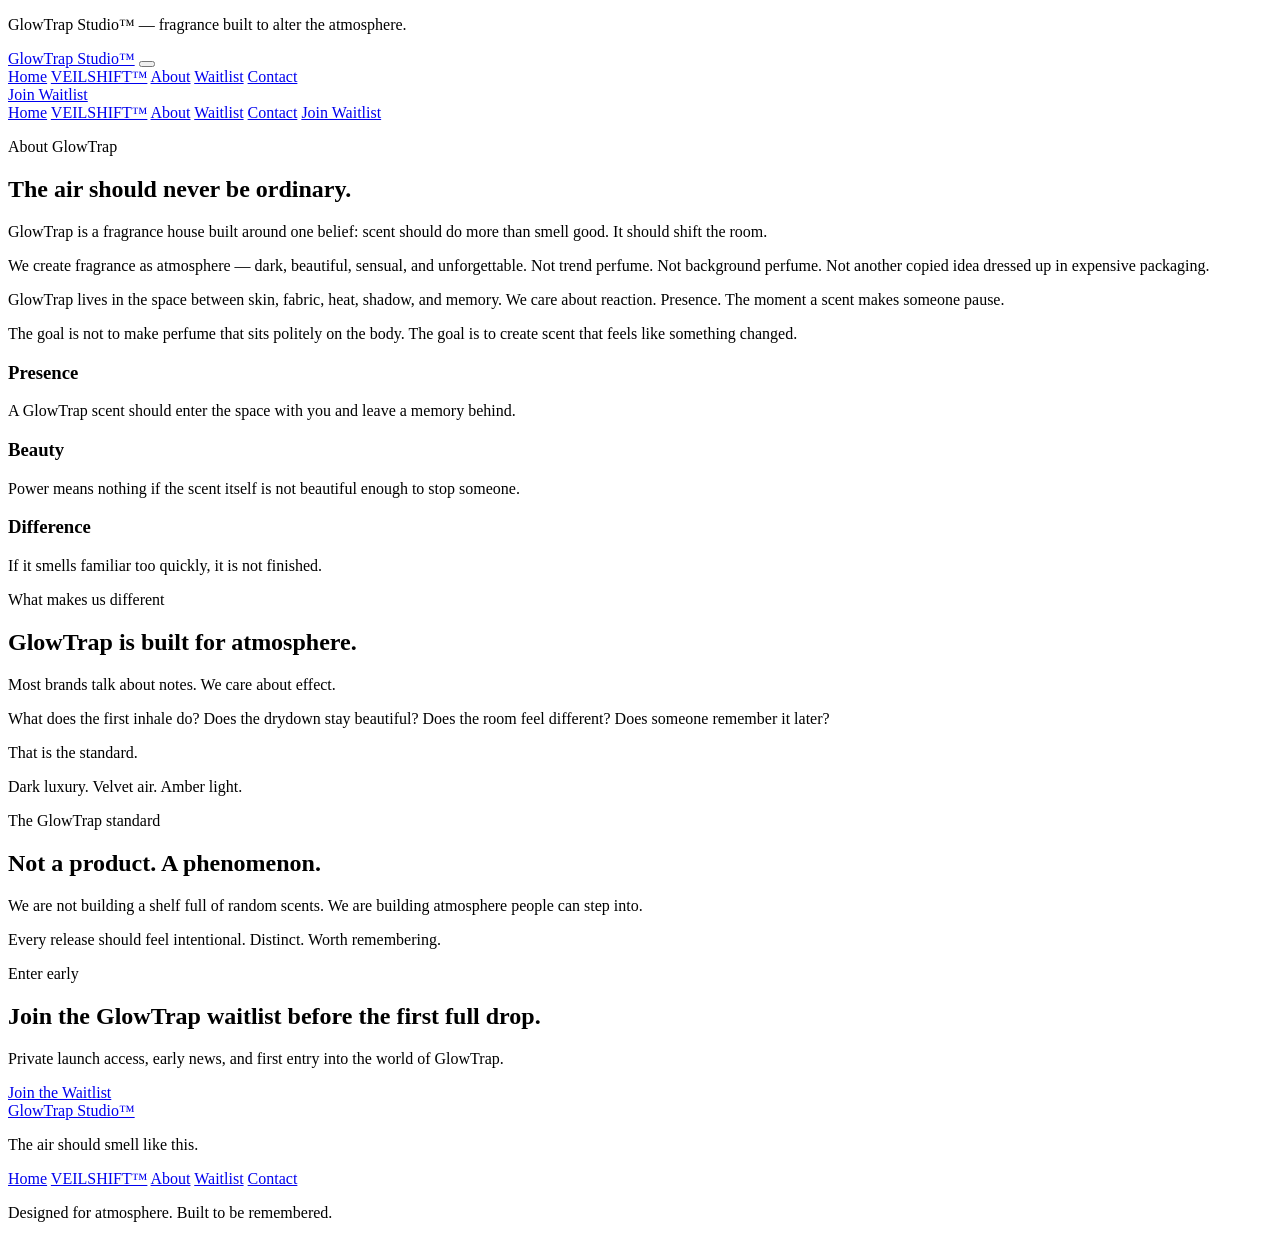
==== about.html @ 331dcda3 "Add files via upload" ====
<!DOCTYPE html>
<html lang="en">
<head>
  <meta charset="UTF-8" />
  <meta name="viewport" content="width=device-width, initial-scale=1.0" />
  <title>About GlowTrap Studio™</title>
  <meta
    name="description"
    content="GlowTrap Studio™ is a fragrance house built to create scent as atmosphere."
  />
  <link rel="preconnect" href="https://fonts.googleapis.com" />
  <link rel="preconnect" href="https://fonts.gstatic.com" crossorigin />
  <link
    href="https://fonts.googleapis.com/css2?family=Cormorant+Garamond:wght@400;500;600;700&family=Inter:wght@400;500;600;700&display=swap"
    rel="stylesheet"
  />
  <link rel="stylesheet" href="css/style.css" />
</head>
<body>
  <div class="announcement-bar">
    <p>GlowTrap Studio™ — fragrance built to alter the atmosphere.</p>
  </div>

  <header class="site-header">
    <div class="container nav-wrap">
      <a href="index.html" class="logo">GlowTrap Studio™</a>
      <button class="menu-toggle" type="button" aria-label="Open menu" aria-expanded="false" aria-controls="mobile-menu">
        <span></span><span></span><span></span>
      </button>
      <nav class="main-nav" aria-label="Main navigation">
        <a href="index.html">Home</a>
        <a href="veilshift.html">VEILSHIFT™</a>
        <a href="about.html">About</a>
        <a href="waitlist.html">Waitlist</a>
        <a href="contact.html">Contact</a>
      </nav>
      <a href="waitlist.html" class="nav-cta">Join Waitlist</a>
    </div>
  </header>

  <div class="mobile-menu" id="mobile-menu">
    <nav class="mobile-menu-nav" aria-label="Mobile navigation">
      <a href="index.html">Home</a>
      <a href="veilshift.html">VEILSHIFT™</a>
      <a href="about.html">About</a>
      <a href="waitlist.html">Waitlist</a>
      <a href="contact.html">Contact</a>
      <a href="waitlist.html" class="mobile-menu-cta">Join Waitlist</a>
    </nav>
  </div>

  <main>
    <section class="section page-hero">
      <div class="container narrow">
        <p class="eyebrow">About GlowTrap</p>
        <h1 class="page-title">The air should never be ordinary.</h1>
        <p class="page-intro">
          GlowTrap is a fragrance house built around one belief:
          scent should do more than smell good. It should shift the room.
        </p>
      </div>
    </section>

    <section class="section">
      <div class="container narrow">
        <div class="long-copy">
          <p>
            We create fragrance as atmosphere — dark, beautiful, sensual, and unforgettable.
            Not trend perfume. Not background perfume. Not another copied idea dressed up in expensive packaging.
          </p>
          <p>
            GlowTrap lives in the space between skin, fabric, heat, shadow, and memory.
            We care about reaction. Presence. The moment a scent makes someone pause.
          </p>
          <p>
            The goal is not to make perfume that sits politely on the body. The goal is to create scent that feels like
            something changed.
          </p>
        </div>
      </div>
    </section>

    <section class="section philosophy">
      <div class="container grid-three">
        <div class="philosophy-card">
          <h3>Presence</h3>
          <p>
            A GlowTrap scent should enter the space with you and leave a memory behind.
          </p>
        </div>

        <div class="philosophy-card">
          <h3>Beauty</h3>
          <p>
            Power means nothing if the scent itself is not beautiful enough to stop someone.
          </p>
        </div>

        <div class="philosophy-card">
          <h3>Difference</h3>
          <p>
            If it smells familiar too quickly, it is not finished.
          </p>
        </div>
      </div>
    </section>

    <section class="section featured-product">
      <div class="container grid-two">
        <div class="content-card">
          <p class="eyebrow">What makes us different</p>
          <h2>GlowTrap is built for atmosphere.</h2>
          <p>
            Most brands talk about notes. We care about effect.
          </p>
          <p>
            What does the first inhale do?  
            Does the drydown stay beautiful?  
            Does the room feel different?  
            Does someone remember it later?
          </p>
          <p>
            That is the standard.
          </p>
        </div>

        <div class="image-card about-visual">
          <div class="image-label">Dark luxury. Velvet air. Amber light.</div>
        </div>
      </div>
    </section>

    <section class="section emotional-hook">
      <div class="container narrow">
        <p class="eyebrow">The GlowTrap standard</p>
        <h2>Not a product. A phenomenon.</h2>
        <p>
          We are not building a shelf full of random scents. We are building atmosphere people can step into.
        </p>
        <p>
          Every release should feel intentional. Distinct. Worth remembering.
        </p>
      </div>
    </section>

    <section class="section waitlist-cta">
      <div class="container cta-box">
        <div>
          <p class="eyebrow">Enter early</p>
          <h2>Join the GlowTrap waitlist before the first full drop.</h2>
          <p>
            Private launch access, early news, and first entry into the world of GlowTrap.
          </p>
        </div>
        <a href="waitlist.html" class="btn btn-primary">Join the Waitlist</a>
      </div>
    </section>
  </main>

  <footer class="site-footer">
    <div class="container footer-grid">
      <div>
        <a href="index.html" class="footer-logo">GlowTrap Studio™</a>
        <p class="footer-tagline">The air should smell like this.</p>
      </div>

      <div class="footer-links">
        <a href="index.html">Home</a>
        <a href="veilshift.html">VEILSHIFT™</a>
        <a href="about.html">About</a>
        <a href="waitlist.html">Waitlist</a>
        <a href="contact.html">Contact</a>
      </div>
    </div>

    <div class="container footer-bottom">
      <p>Designed for atmosphere. Built to be remembered.</p>
    </div>
  </footer>
  <script src="js/main.js"></script>
</body>
</html>
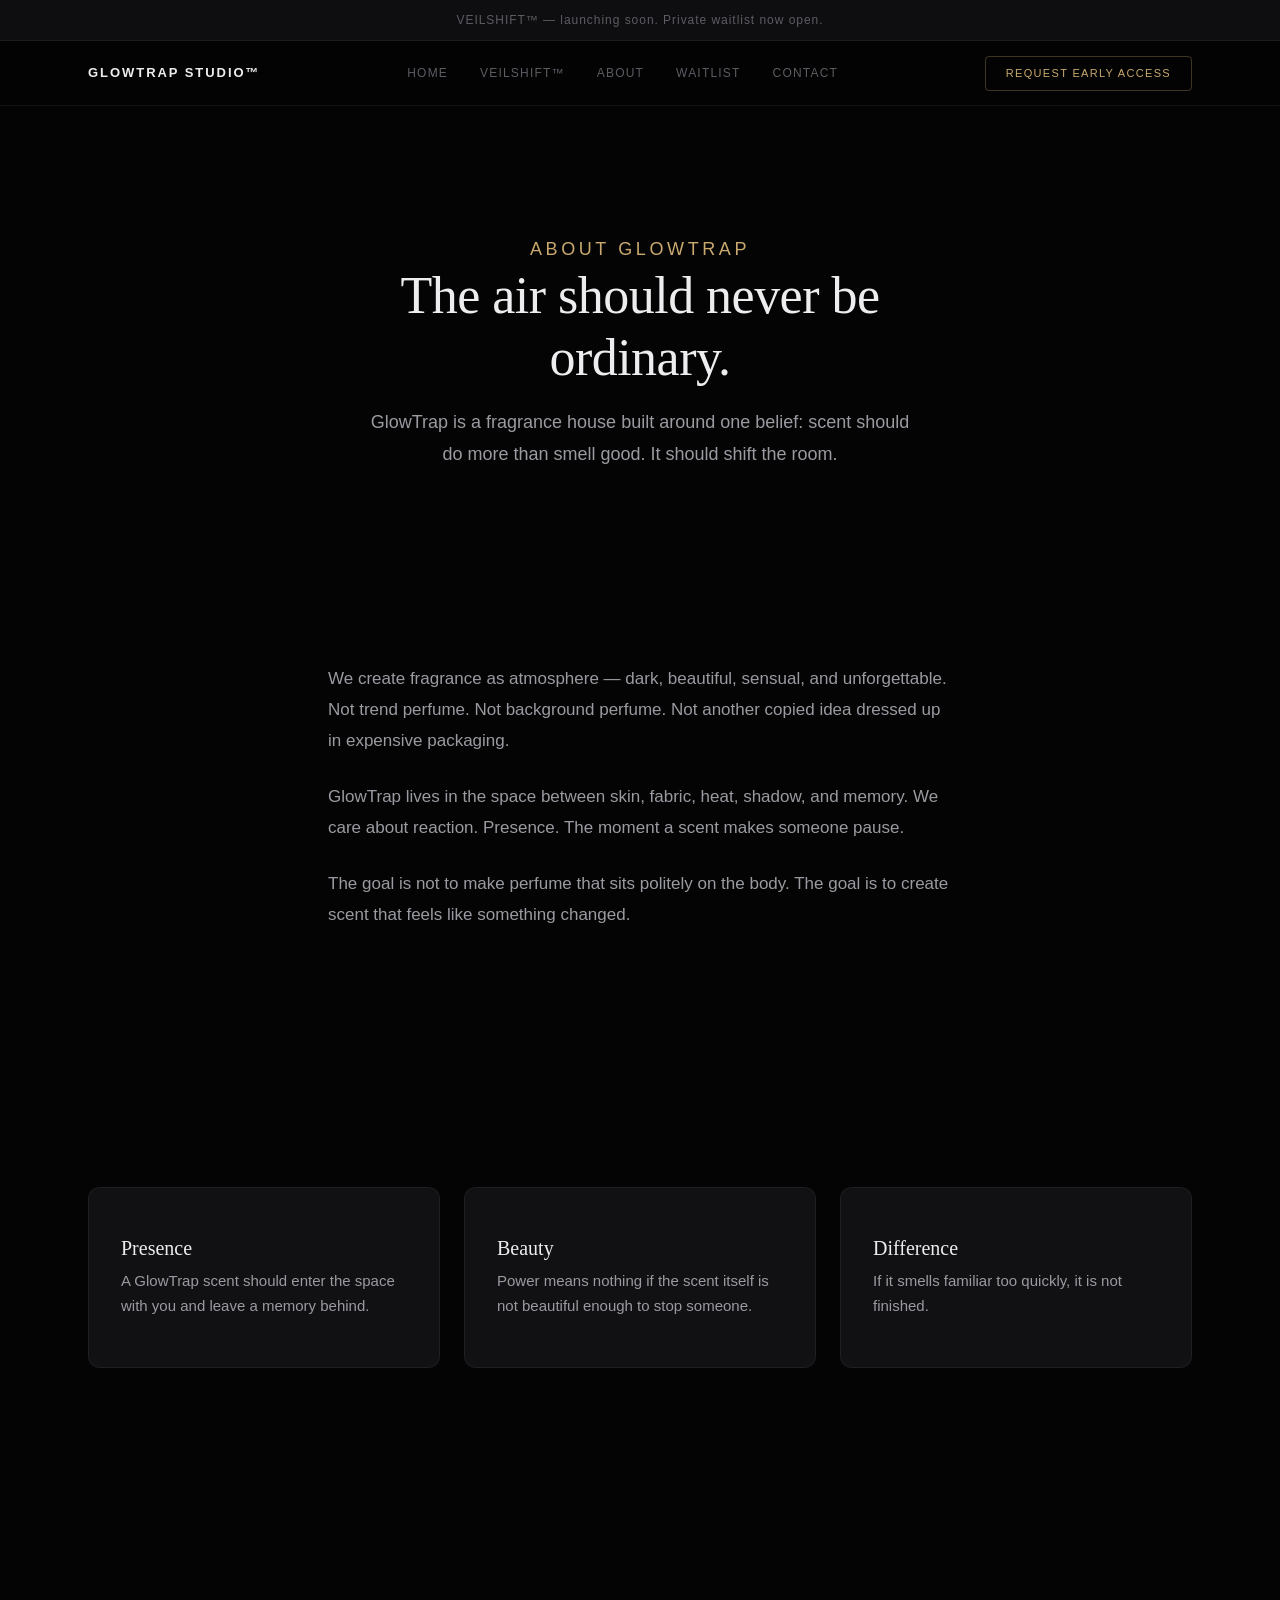
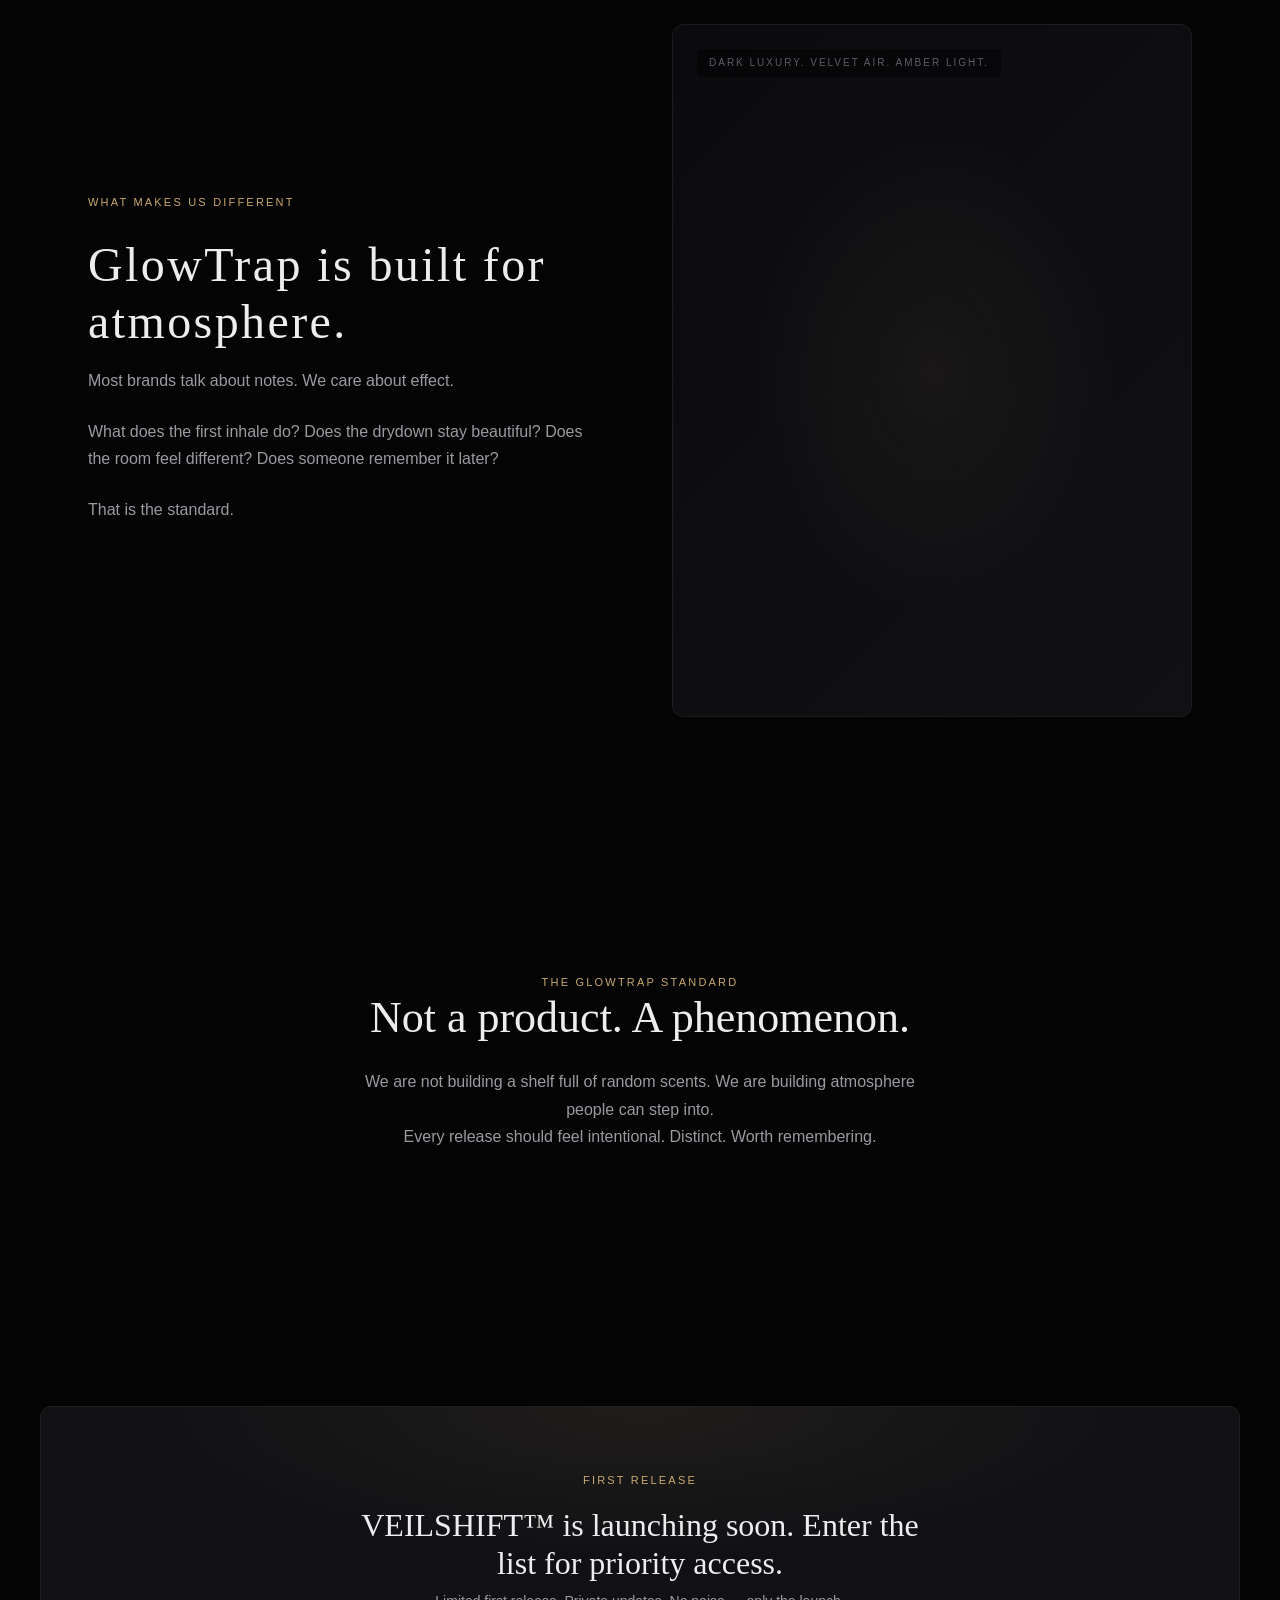
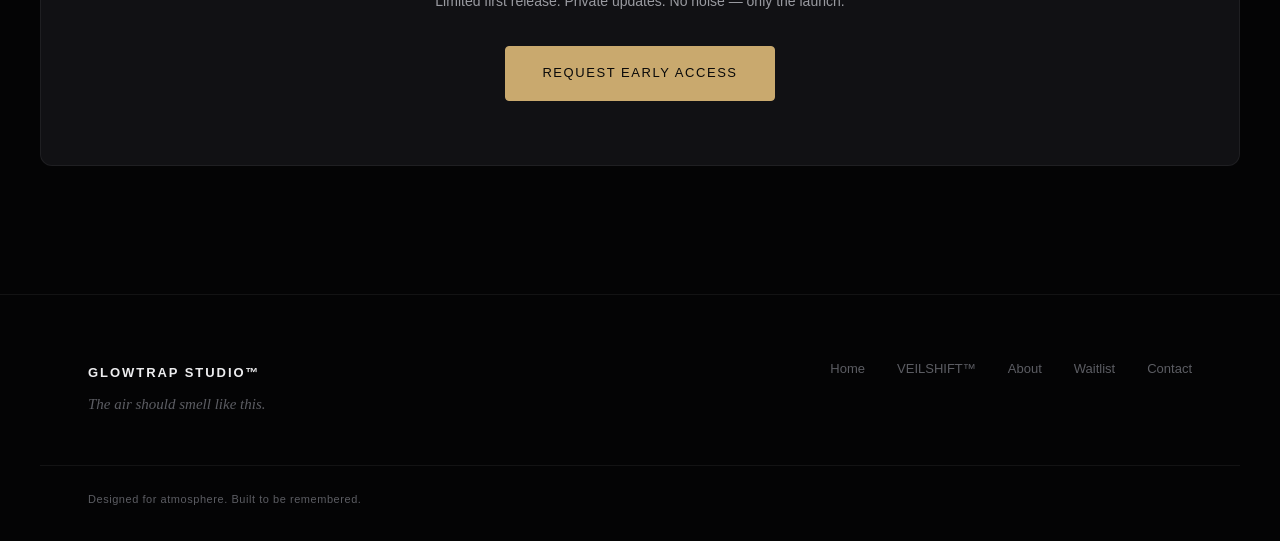
==== commit da46e7e1: "Update site to clear pre-launch waitlist mode - Remove $345 price from VEILSHIFT page (no checkout f" ====
--- a/about.html
+++ b/about.html
@@ -18,7 +18,7 @@
 </head>
 <body>
   <div class="announcement-bar">
-    <p>GlowTrap Studio™ — fragrance built to alter the atmosphere.</p>
+    <p>VEILSHIFT™ — launching soon. Private waitlist now open.</p>
   </div>
 
   <header class="site-header">
@@ -34,7 +34,7 @@
         <a href="waitlist.html">Waitlist</a>
         <a href="contact.html">Contact</a>
       </nav>
-      <a href="waitlist.html" class="nav-cta">Join Waitlist</a>
+      <a href="waitlist.html" class="nav-cta">Request Early Access</a>
     </div>
   </header>
 
@@ -45,7 +45,7 @@
       <a href="about.html">About</a>
       <a href="waitlist.html">Waitlist</a>
       <a href="contact.html">Contact</a>
-      <a href="waitlist.html" class="mobile-menu-cta">Join Waitlist</a>
+      <a href="waitlist.html" class="mobile-menu-cta">Request Early Access</a>
     </nav>
   </div>
 
@@ -146,13 +146,13 @@
     <section class="section waitlist-cta">
       <div class="container cta-box">
         <div>
-          <p class="eyebrow">Enter early</p>
-          <h2>Join the GlowTrap waitlist before the first full drop.</h2>
+          <p class="eyebrow">First release</p>
+          <h2>VEILSHIFT™ is launching soon. Enter the list for priority access.</h2>
           <p>
-            Private launch access, early news, and first entry into the world of GlowTrap.
+            Limited first release. Private updates. No noise — only the launch.
           </p>
         </div>
-        <a href="waitlist.html" class="btn btn-primary">Join the Waitlist</a>
+        <a href="waitlist.html" class="btn btn-primary">Request Early Access</a>
       </div>
     </section>
   </main>
--- a/css/style.css
+++ b/css/style.css
@@ -0,0 +1,1527 @@
+/* ========================================================================
+   GlowTrap Studio — VEILSHIFT Landing Page
+   Dark luxury cinematic design system
+   ======================================================================== */
+
+/* --- Design Tokens --- */
+:root {
+  /* Surfaces */
+  --bg-deep: #040405;
+  --bg-base: #070708;
+  --bg-elevated: #0e0e10;
+  --bg-card: #111114;
+  --bg-card-hover: #16161a;
+
+  /* Brand accent — warm gold */
+  --accent: #c9a96e;
+  --accent-dim: rgba(201, 169, 110, 0.15);
+  --accent-glow: rgba(201, 169, 110, 0.08);
+
+  /* Text */
+  --text-primary: #ededef;
+  --text-secondary: #9a9ba1;
+  --text-muted: #5c5d63;
+
+  /* Borders */
+  --border: rgba(255, 255, 255, 0.06);
+  --border-hover: rgba(255, 255, 255, 0.1);
+
+  /* Typography */
+  --font-heading: "Cormorant Garamond", "Georgia", serif;
+  --font-body: "Inter", -apple-system, "Segoe UI", sans-serif;
+
+  /* Spacing scale (8px base) */
+  --space-xs: 0.5rem;
+  --space-sm: 1rem;
+  --space-md: 1.5rem;
+  --space-lg: 2rem;
+  --space-xl: 3rem;
+  --space-2xl: 4rem;
+  --space-3xl: 6rem;
+  --space-4xl: 8rem;
+
+  /* Radii */
+  --radius-sm: 4px;
+  --radius-md: 8px;
+  --radius-lg: 12px;
+
+  /* Transitions */
+  --ease-out: cubic-bezier(0.16, 1, 0.3, 1);
+  --duration-fast: 200ms;
+  --duration-mid: 350ms;
+  --duration-slow: 600ms;
+
+  /* Layout */
+  --container-max: 1200px;
+  --container-narrow: 720px;
+}
+
+/* --- Reset & Base --- */
+*,
+*::before,
+*::after {
+  margin: 0;
+  padding: 0;
+  box-sizing: border-box;
+}
+
+html {
+  font-size: 16px;
+  scroll-behavior: smooth;
+  -webkit-font-smoothing: antialiased;
+  -moz-osx-font-smoothing: grayscale;
+}
+
+body {
+  font-family: var(--font-body);
+  background: var(--bg-deep);
+  color: var(--text-primary);
+  line-height: 1.6;
+  overflow-x: hidden;
+}
+
+img {
+  max-width: 100%;
+  height: auto;
+  display: block;
+}
+
+a {
+  color: inherit;
+  text-decoration: none;
+}
+
+button {
+  font: inherit;
+  color: inherit;
+  background: none;
+  border: none;
+  cursor: pointer;
+}
+
+/* --- Utilities --- */
+.container {
+  width: 100%;
+  max-width: var(--container-max);
+  margin: 0 auto;
+  padding-left: var(--space-md);
+  padding-right: var(--space-md);
+}
+
+.narrow {
+  max-width: var(--container-narrow);
+}
+
+.section {
+  padding: var(--space-3xl) 0;
+}
+
+.eyebrow {
+  font-family: var(--font-body);
+  font-size: 0.6875rem;
+  font-weight: 500;
+  letter-spacing: 0.2em;
+  text-transform: uppercase;
+  color: var(--accent);
+  margin-bottom: var(--space-sm);
+}
+
+.section-heading {
+  text-align: center;
+  margin-bottom: var(--space-2xl);
+}
+
+.section-heading h2 {
+  font-family: var(--font-heading);
+  font-size: clamp(1.75rem, 4vw, 2.5rem);
+  font-weight: 400;
+  line-height: 1.25;
+  color: var(--text-primary);
+}
+
+/* --- Typography --- */
+h1, h2, h3, h4 {
+  font-family: var(--font-heading);
+  font-weight: 400;
+  line-height: 1.2;
+}
+
+h1 {
+  font-size: clamp(2.25rem, 6vw, 4rem);
+  letter-spacing: -0.01em;
+}
+
+h2 {
+  font-size: clamp(1.75rem, 4vw, 2.75rem);
+}
+
+h3 {
+  font-size: clamp(1.25rem, 2.5vw, 1.625rem);
+}
+
+p {
+  color: var(--text-secondary);
+  line-height: 1.7;
+}
+
+/* --- Buttons --- */
+.btn {
+  display: inline-flex;
+  align-items: center;
+  justify-content: center;
+  font-family: var(--font-body);
+  font-size: 0.8125rem;
+  font-weight: 500;
+  letter-spacing: 0.12em;
+  text-transform: uppercase;
+  padding: 1rem 2.25rem;
+  border-radius: var(--radius-sm);
+  transition:
+    background var(--duration-fast) var(--ease-out),
+    color var(--duration-fast) var(--ease-out),
+    border-color var(--duration-fast) var(--ease-out),
+    transform var(--duration-fast) var(--ease-out);
+  cursor: pointer;
+  min-height: 48px;
+}
+
+.btn:hover {
+  transform: translateY(-1px);
+}
+
+.btn:active {
+  transform: translateY(0);
+}
+
+.btn-primary {
+  background: var(--accent);
+  color: #0a0a0a;
+  border: 1px solid var(--accent);
+}
+
+.btn-primary:hover {
+  background: #d4b87a;
+  border-color: #d4b87a;
+}
+
+.btn-secondary {
+  background: transparent;
+  color: var(--text-primary);
+  border: 1px solid var(--border-hover);
+}
+
+.btn-secondary:hover {
+  border-color: var(--accent);
+  color: var(--accent);
+}
+
+/* --- Focus states (accessibility) --- */
+:focus-visible {
+  outline: 2px solid var(--accent);
+  outline-offset: 3px;
+}
+
+/* --- Announcement Bar --- */
+.announcement-bar {
+  background: var(--bg-elevated);
+  border-bottom: 1px solid var(--border);
+  padding: 0.625rem var(--space-md);
+  text-align: center;
+}
+
+.announcement-bar p {
+  font-size: 0.75rem;
+  letter-spacing: 0.08em;
+  color: var(--text-muted);
+}
+
+/* --- Header / Nav --- */
+.site-header {
+  position: sticky;
+  top: 0;
+  z-index: 100;
+  background: rgba(4, 4, 5, 0.85);
+  backdrop-filter: blur(20px);
+  -webkit-backdrop-filter: blur(20px);
+  border-bottom: 1px solid var(--border);
+  padding: 0 var(--space-md);
+}
+
+.nav-wrap {
+  display: flex;
+  align-items: center;
+  justify-content: space-between;
+  height: 64px;
+}
+
+.logo {
+  font-family: var(--font-body);
+  font-size: 0.8125rem;
+  font-weight: 600;
+  letter-spacing: 0.15em;
+  text-transform: uppercase;
+  color: var(--text-primary);
+  white-space: nowrap;
+  transition: color var(--duration-fast) var(--ease-out);
+}
+
+.logo:hover {
+  color: var(--accent);
+}
+
+.main-nav {
+  display: none;
+  gap: var(--space-lg);
+}
+
+.main-nav a {
+  font-size: 0.75rem;
+  font-weight: 500;
+  letter-spacing: 0.1em;
+  text-transform: uppercase;
+  color: var(--text-muted);
+  transition: color var(--duration-fast) var(--ease-out);
+}
+
+.main-nav a:hover {
+  color: var(--text-primary);
+}
+
+.nav-cta {
+  display: none;
+  font-size: 0.6875rem;
+  font-weight: 500;
+  letter-spacing: 0.12em;
+  text-transform: uppercase;
+  color: var(--accent);
+  border: 1px solid rgba(201, 169, 110, 0.3);
+  padding: 0.5rem 1.25rem;
+  border-radius: var(--radius-sm);
+  transition: all var(--duration-fast) var(--ease-out);
+}
+
+.nav-cta:hover {
+  background: var(--accent-dim);
+  border-color: var(--accent);
+}
+
+/* Hamburger */
+.menu-toggle {
+  display: flex;
+  flex-direction: column;
+  justify-content: center;
+  gap: 5px;
+  width: 44px;
+  height: 44px;
+  padding: 10px;
+}
+
+.menu-toggle span {
+  display: block;
+  width: 100%;
+  height: 1.5px;
+  background: var(--text-primary);
+  transition: all var(--duration-mid) var(--ease-out);
+  transform-origin: center;
+}
+
+.menu-toggle.active span:nth-child(1) {
+  transform: translateY(6.5px) rotate(45deg);
+}
+
+.menu-toggle.active span:nth-child(2) {
+  opacity: 0;
+}
+
+.menu-toggle.active span:nth-child(3) {
+  transform: translateY(-6.5px) rotate(-45deg);
+}
+
+/* Mobile Menu */
+.mobile-menu {
+  position: fixed;
+  inset: 0;
+  z-index: 90;
+  background: rgba(4, 4, 5, 0.97);
+  backdrop-filter: blur(30px);
+  -webkit-backdrop-filter: blur(30px);
+  display: flex;
+  align-items: center;
+  justify-content: center;
+  opacity: 0;
+  visibility: hidden;
+  transition:
+    opacity var(--duration-mid) var(--ease-out),
+    visibility var(--duration-mid);
+}
+
+.mobile-menu.open {
+  opacity: 1;
+  visibility: visible;
+}
+
+.mobile-menu-nav {
+  display: flex;
+  flex-direction: column;
+  align-items: center;
+  gap: var(--space-lg);
+}
+
+.mobile-menu-nav a {
+  font-family: var(--font-heading);
+  font-size: 1.75rem;
+  font-weight: 400;
+  color: var(--text-secondary);
+  transition: color var(--duration-fast) var(--ease-out);
+}
+
+.mobile-menu-nav a:hover {
+  color: var(--text-primary);
+}
+
+.mobile-menu-cta {
+  margin-top: var(--space-sm);
+  font-family: var(--font-body) !important;
+  font-size: 0.8125rem !important;
+  font-weight: 500 !important;
+  letter-spacing: 0.12em;
+  text-transform: uppercase;
+  color: var(--accent) !important;
+  border: 1px solid rgba(201, 169, 110, 0.3);
+  padding: 0.75rem 2rem;
+  border-radius: var(--radius-sm);
+}
+
+/* --- Hero --- */
+.hero {
+  position: relative;
+  min-height: min(100dvh, 900px);
+  display: flex;
+  align-items: center;
+  justify-content: center;
+  text-align: center;
+  padding: var(--space-4xl) var(--space-md);
+  overflow: hidden;
+}
+
+.hero-overlay {
+  position: absolute;
+  inset: 0;
+  background:
+    radial-gradient(ellipse 60% 50% at 50% 40%, rgba(201, 169, 110, 0.06) 0%, transparent 70%),
+    radial-gradient(ellipse 80% 60% at 50% 100%, rgba(201, 169, 110, 0.03) 0%, transparent 60%),
+    linear-gradient(180deg, var(--bg-deep) 0%, #08080a 100%);
+  pointer-events: none;
+}
+
+.hero-content {
+  position: relative;
+  z-index: 1;
+  max-width: 760px;
+}
+
+.hero h1 {
+  color: var(--text-primary);
+  margin-bottom: var(--space-md);
+}
+
+.hero-text {
+  font-size: clamp(1rem, 2vw, 1.125rem);
+  color: var(--text-secondary);
+  max-width: 560px;
+  margin: 0 auto var(--space-xl);
+  line-height: 1.8;
+}
+
+.hero-actions {
+  display: flex;
+  flex-direction: column;
+  align-items: center;
+  gap: var(--space-sm);
+  margin-bottom: var(--space-lg);
+}
+
+.hero-note {
+  font-size: 0.75rem;
+  letter-spacing: 0.1em;
+  color: var(--text-muted);
+}
+
+/* --- Brand Strip --- */
+.brand-strip {
+  border-top: 1px solid var(--border);
+  border-bottom: 1px solid var(--border);
+  padding: var(--space-xl) 0;
+  text-align: center;
+}
+
+.brand-strip-text {
+  font-family: var(--font-heading);
+  font-size: clamp(1.25rem, 3vw, 1.75rem);
+  font-weight: 400;
+  font-style: italic;
+  letter-spacing: 0.02em;
+  color: var(--text-secondary);
+}
+
+/* --- Intro --- */
+.intro {
+  text-align: center;
+}
+
+.intro h2 {
+  margin-bottom: var(--space-md);
+  color: var(--text-primary);
+}
+
+.intro p {
+  max-width: 600px;
+  margin: 0 auto;
+  font-size: 1rem;
+}
+
+/* --- Featured Product --- */
+.grid-two {
+  display: grid;
+  gap: var(--space-xl);
+}
+
+.image-card {
+  position: relative;
+  aspect-ratio: 3 / 4;
+  border-radius: var(--radius-lg);
+  overflow: hidden;
+}
+
+.image-card-bottle {
+  background:
+    radial-gradient(ellipse 70% 50% at 50% 50%, rgba(201, 169, 110, 0.08), transparent 70%),
+    linear-gradient(160deg, var(--bg-elevated) 0%, var(--bg-card) 100%);
+  border: 1px solid var(--border);
+}
+
+.image-label {
+  position: absolute;
+  top: var(--space-md);
+  left: var(--space-md);
+  font-size: 0.625rem;
+  font-weight: 500;
+  letter-spacing: 0.2em;
+  text-transform: uppercase;
+  color: var(--text-muted);
+  background: rgba(0, 0, 0, 0.4);
+  padding: 0.375rem 0.75rem;
+  border-radius: var(--radius-sm);
+  backdrop-filter: blur(10px);
+  -webkit-backdrop-filter: blur(10px);
+}
+
+.content-card {
+  display: flex;
+  flex-direction: column;
+  justify-content: center;
+}
+
+.content-card h2 {
+  font-size: clamp(2rem, 5vw, 3rem);
+  color: var(--text-primary);
+  margin-bottom: var(--space-sm);
+  letter-spacing: 0.05em;
+}
+
+.content-card .lead {
+  font-family: var(--font-heading);
+  font-size: clamp(1.125rem, 2.5vw, 1.375rem);
+  font-style: italic;
+  color: var(--accent);
+  line-height: 1.6;
+  margin-bottom: var(--space-sm);
+}
+
+.content-card p {
+  margin-bottom: var(--space-md);
+}
+
+.content-card .btn {
+  align-self: flex-start;
+}
+
+/* --- Scent Journey --- */
+.journey-grid {
+  display: grid;
+  gap: var(--space-md);
+}
+
+.journey-card {
+  background: var(--bg-card);
+  border: 1px solid var(--border);
+  border-radius: var(--radius-lg);
+  padding: var(--space-xl) var(--space-lg);
+  transition:
+    border-color var(--duration-mid) var(--ease-out),
+    background var(--duration-mid) var(--ease-out);
+}
+
+.journey-card:hover {
+  border-color: var(--border-hover);
+  background: var(--bg-card-hover);
+}
+
+.journey-card h3 {
+  color: var(--accent);
+  margin-bottom: var(--space-xs);
+  font-size: 1.375rem;
+  font-style: italic;
+}
+
+.journey-card p {
+  font-size: 0.9375rem;
+}
+
+.section-closing {
+  text-align: center;
+  margin-top: var(--space-2xl);
+  font-size: 1rem;
+  color: var(--text-secondary);
+}
+
+.section-closing span {
+  display: block;
+  font-family: var(--font-heading);
+  font-size: 1.25rem;
+  font-style: italic;
+  color: var(--accent);
+  margin-top: var(--space-xs);
+}
+
+/* --- Philosophy --- */
+.grid-three {
+  display: grid;
+  gap: var(--space-md);
+}
+
+.philosophy-card {
+  padding: var(--space-xl) var(--space-lg);
+  border: 1px solid var(--border);
+  border-radius: var(--radius-lg);
+  background: var(--bg-card);
+  transition:
+    border-color var(--duration-mid) var(--ease-out),
+    background var(--duration-mid) var(--ease-out);
+}
+
+.philosophy-card:hover {
+  border-color: var(--border-hover);
+  background: var(--bg-card-hover);
+}
+
+.philosophy-card h3 {
+  color: var(--text-primary);
+  margin-bottom: var(--space-xs);
+  font-size: 1.25rem;
+}
+
+.philosophy-card p {
+  font-size: 0.9375rem;
+}
+
+/* --- Collection Preview --- */
+.product-grid {
+  display: grid;
+  gap: var(--space-md);
+}
+
+.product-card {
+  background: var(--bg-card);
+  border: 1px solid var(--border);
+  border-radius: var(--radius-lg);
+  overflow: hidden;
+  transition:
+    border-color var(--duration-mid) var(--ease-out),
+    transform var(--duration-mid) var(--ease-out);
+}
+
+.product-card:hover {
+  border-color: var(--border-hover);
+  transform: translateY(-2px);
+}
+
+.product-card-image {
+  aspect-ratio: 4 / 3;
+}
+
+.texture-one {
+  background:
+    radial-gradient(ellipse at 50% 50%, rgba(201, 169, 110, 0.1), transparent 70%),
+    linear-gradient(135deg, var(--bg-elevated), var(--bg-card));
+}
+
+.texture-two {
+  background:
+    radial-gradient(ellipse at 30% 60%, rgba(180, 140, 90, 0.08), transparent 70%),
+    linear-gradient(135deg, #0c0c0f, var(--bg-card));
+}
+
+.texture-three {
+  background:
+    radial-gradient(ellipse at 70% 40%, rgba(201, 169, 110, 0.06), transparent 60%),
+    linear-gradient(135deg, var(--bg-card), #0a0a0d);
+}
+
+.product-card h3 {
+  padding: var(--space-md) var(--space-md) var(--space-xs);
+  font-size: 1.25rem;
+  color: var(--text-primary);
+}
+
+.product-card p {
+  padding: 0 var(--space-md) var(--space-md);
+  font-size: 0.875rem;
+}
+
+.centered-action {
+  text-align: center;
+  margin-top: var(--space-2xl);
+}
+
+/* --- Emotional Hook --- */
+.emotional-hook {
+  text-align: center;
+}
+
+.emotional-hook h2 {
+  color: var(--text-primary);
+  margin-bottom: var(--space-md);
+}
+
+.emotional-hook p {
+  max-width: 560px;
+  margin: 0 auto;
+}
+
+.stacked-lines {
+  font-family: var(--font-heading);
+  font-size: clamp(1.125rem, 2.5vw, 1.5rem);
+  font-style: italic;
+  color: var(--accent);
+  line-height: 2;
+  margin: var(--space-lg) auto;
+}
+
+/* --- Quotes --- */
+.quote-grid {
+  display: grid;
+  gap: var(--space-md);
+}
+
+.quote-grid blockquote {
+  font-family: var(--font-heading);
+  font-size: clamp(1.125rem, 2.5vw, 1.5rem);
+  font-style: italic;
+  color: var(--text-secondary);
+  text-align: center;
+  padding: var(--space-xl) var(--space-lg);
+  border: 1px solid var(--border);
+  border-radius: var(--radius-lg);
+  background: var(--bg-card);
+  transition:
+    border-color var(--duration-mid) var(--ease-out),
+    color var(--duration-mid) var(--ease-out);
+}
+
+.quote-grid blockquote:hover {
+  border-color: rgba(201, 169, 110, 0.2);
+  color: var(--text-primary);
+}
+
+/* --- Waitlist CTA --- */
+.waitlist-cta {
+  padding: var(--space-3xl) 0;
+}
+
+.cta-box {
+  background: var(--bg-card);
+  border: 1px solid var(--border);
+  border-radius: var(--radius-lg);
+  padding: var(--space-2xl) var(--space-lg);
+  text-align: center;
+  position: relative;
+  overflow: hidden;
+}
+
+.cta-box::before {
+  content: "";
+  position: absolute;
+  inset: 0;
+  background: radial-gradient(ellipse 60% 60% at 50% 0%, var(--accent-glow), transparent 70%);
+  pointer-events: none;
+}
+
+.cta-box > * {
+  position: relative;
+}
+
+.cta-box h2 {
+  font-size: clamp(1.5rem, 3.5vw, 2rem);
+  color: var(--text-primary);
+  max-width: 560px;
+  margin: 0 auto var(--space-xs);
+}
+
+.cta-box > div > p:last-child {
+  margin-bottom: var(--space-lg);
+  font-size: 0.875rem;
+}
+
+/* --- Email Form (used on waitlist page) --- */
+.email-form {
+  display: flex;
+  flex-direction: column;
+  gap: var(--space-sm);
+  max-width: 480px;
+  margin: var(--space-lg) auto 0;
+}
+
+.email-form input[type="email"] {
+  font-family: var(--font-body);
+  font-size: 0.9375rem;
+  padding: 0.875rem 1.25rem;
+  background: var(--bg-elevated);
+  color: var(--text-primary);
+  border: 1px solid var(--border);
+  border-radius: var(--radius-sm);
+  transition: border-color var(--duration-fast) var(--ease-out);
+  min-height: 48px;
+}
+
+.email-form input[type="email"]::placeholder {
+  color: var(--text-muted);
+}
+
+.email-form input[type="email"]:focus {
+  outline: none;
+  border-color: var(--accent);
+}
+
+.email-form .btn {
+  width: 100%;
+}
+
+/* --- Footer --- */
+.site-footer {
+  border-top: 1px solid var(--border);
+  padding: var(--space-2xl) 0 var(--space-lg);
+}
+
+.footer-grid {
+  display: flex;
+  flex-direction: column;
+  gap: var(--space-lg);
+  margin-bottom: var(--space-xl);
+}
+
+.footer-logo {
+  font-family: var(--font-body);
+  font-size: 0.8125rem;
+  font-weight: 600;
+  letter-spacing: 0.15em;
+  text-transform: uppercase;
+  color: var(--text-primary);
+  display: inline-block;
+  margin-bottom: var(--space-xs);
+  transition: color var(--duration-fast) var(--ease-out);
+}
+
+.footer-logo:hover {
+  color: var(--accent);
+}
+
+.footer-tagline {
+  font-family: var(--font-heading);
+  font-size: 0.9375rem;
+  font-style: italic;
+  color: var(--text-muted);
+}
+
+.footer-links {
+  display: flex;
+  flex-wrap: wrap;
+  gap: var(--space-sm) var(--space-lg);
+}
+
+.footer-links a {
+  font-size: 0.8125rem;
+  color: var(--text-muted);
+  transition: color var(--duration-fast) var(--ease-out);
+}
+
+.footer-links a:hover {
+  color: var(--text-primary);
+}
+
+.footer-bottom {
+  border-top: 1px solid var(--border);
+  padding-top: var(--space-md);
+}
+
+.footer-bottom p {
+  font-size: 0.6875rem;
+  color: var(--text-muted);
+  letter-spacing: 0.05em;
+}
+
+/* --- Scroll Reveal Animations --- */
+.reveal {
+  opacity: 0;
+  transform: translateY(20px);
+  transition:
+    opacity var(--duration-slow) var(--ease-out),
+    transform var(--duration-slow) var(--ease-out);
+}
+
+.reveal.visible {
+  opacity: 1;
+  transform: translateY(0);
+}
+
+/* Stagger children */
+.reveal-stagger > * {
+  opacity: 0;
+  transform: translateY(16px);
+  transition:
+    opacity var(--duration-slow) var(--ease-out),
+    transform var(--duration-slow) var(--ease-out);
+}
+
+.reveal-stagger.visible > *:nth-child(1) { transition-delay: 0ms; opacity: 1; transform: translateY(0); }
+.reveal-stagger.visible > *:nth-child(2) { transition-delay: 80ms; opacity: 1; transform: translateY(0); }
+.reveal-stagger.visible > *:nth-child(3) { transition-delay: 160ms; opacity: 1; transform: translateY(0); }
+.reveal-stagger.visible > *:nth-child(4) { transition-delay: 240ms; opacity: 1; transform: translateY(0); }
+
+/* --- Reduced Motion --- */
+@media (prefers-reduced-motion: reduce) {
+  *,
+  *::before,
+  *::after {
+    animation-duration: 0.01ms !important;
+    transition-duration: 0.01ms !important;
+  }
+  .reveal { opacity: 1; transform: none; }
+  .reveal-stagger > * { opacity: 1; transform: none; }
+}
+
+/* ========================================================================
+   Responsive — Mobile-first breakpoints
+   ======================================================================== */
+
+/* 480px+ — larger phones */
+@media (min-width: 480px) {
+  .hero-actions {
+    flex-direction: row;
+    justify-content: center;
+  }
+}
+
+/* 768px+ — tablet */
+@media (min-width: 768px) {
+  .section {
+    padding: var(--space-4xl) 0;
+  }
+
+  .grid-two {
+    grid-template-columns: 1fr 1fr;
+    gap: var(--space-2xl);
+    align-items: center;
+  }
+
+  .journey-grid {
+    grid-template-columns: repeat(3, 1fr);
+  }
+
+  .grid-three {
+    grid-template-columns: repeat(3, 1fr);
+  }
+
+  .product-grid {
+    grid-template-columns: repeat(3, 1fr);
+  }
+
+  .quote-grid {
+    grid-template-columns: 1fr 1fr;
+  }
+
+  .footer-grid {
+    flex-direction: row;
+    justify-content: space-between;
+    align-items: flex-start;
+  }
+
+  .email-form {
+    flex-direction: row;
+  }
+
+  .email-form input[type="email"] {
+    flex: 1;
+  }
+
+  .email-form .btn {
+    width: auto;
+  }
+}
+
+/* 1024px+ — desktop */
+@media (min-width: 1024px) {
+  .menu-toggle {
+    display: none;
+  }
+
+  .main-nav {
+    display: flex;
+  }
+
+  .nav-cta {
+    display: inline-flex;
+  }
+
+  .container {
+    padding-left: var(--space-xl);
+    padding-right: var(--space-xl);
+  }
+
+  .hero {
+    min-height: min(100dvh, 960px);
+  }
+
+  .journey-card {
+    padding: var(--space-2xl) var(--space-xl);
+  }
+}
+
+/* ========================================================================
+   Additional page styles (waitlist, about, contact, veilshift)
+   ======================================================================== */
+
+/* --- Page hero (non-home) --- */
+.page-hero {
+  text-align: center;
+  padding: var(--space-4xl) var(--space-md) var(--space-2xl);
+}
+
+.page-hero h1 {
+  margin-bottom: var(--space-sm);
+}
+
+.page-hero p {
+  max-width: 560px;
+  margin: 0 auto;
+  font-size: clamp(1rem, 2vw, 1.125rem);
+}
+
+/* --- Waitlist form section --- */
+.waitlist-section {
+  padding: 0 0 var(--space-4xl);
+}
+
+.waitlist-section .email-form {
+  max-width: 520px;
+}
+
+.form-note {
+  text-align: center;
+  font-size: 0.75rem;
+  color: var(--text-muted);
+  margin-top: var(--space-sm);
+}
+
+/* --- About / content blocks --- */
+.content-section {
+  padding: var(--space-3xl) 0;
+}
+
+.content-section + .content-section {
+  border-top: 1px solid var(--border);
+}
+
+.content-section h2 {
+  margin-bottom: var(--space-md);
+}
+
+.content-section p + p {
+  margin-top: var(--space-sm);
+}
+
+/* --- Contact form --- */
+.contact-form {
+  max-width: 560px;
+  margin: 0 auto;
+  display: flex;
+  flex-direction: column;
+  gap: var(--space-md);
+}
+
+.form-field {
+  display: flex;
+  flex-direction: column;
+  gap: var(--space-xs);
+}
+
+.form-field label {
+  font-size: 0.75rem;
+  font-weight: 500;
+  letter-spacing: 0.1em;
+  text-transform: uppercase;
+  color: var(--text-secondary);
+}
+
+.form-field input,
+.form-field textarea {
+  font-family: var(--font-body);
+  font-size: 0.9375rem;
+  padding: 0.875rem 1.25rem;
+  background: var(--bg-elevated);
+  color: var(--text-primary);
+  border: 1px solid var(--border);
+  border-radius: var(--radius-sm);
+  transition: border-color var(--duration-fast) var(--ease-out);
+  min-height: 48px;
+}
+
+.form-field textarea {
+  min-height: 140px;
+  resize: vertical;
+}
+
+.form-field input:focus,
+.form-field textarea:focus {
+  outline: none;
+  border-color: var(--accent);
+}
+
+.form-field input::placeholder,
+.form-field textarea::placeholder {
+  color: var(--text-muted);
+}
+
+/* --- Veilshift product page specifics --- */
+.note-category {
+  font-family: var(--font-body);
+  font-size: 0.6875rem;
+  font-weight: 500;
+  letter-spacing: 0.2em;
+  text-transform: uppercase;
+  color: var(--accent);
+  margin-bottom: var(--space-xs);
+}
+
+.note-list {
+  list-style: none;
+  display: flex;
+  flex-wrap: wrap;
+  gap: var(--space-xs);
+}
+
+.note-list li {
+  font-size: 0.875rem;
+  color: var(--text-secondary);
+  padding: 0.375rem 0.875rem;
+  border: 1px solid var(--border);
+  border-radius: 100px;
+  transition: border-color var(--duration-fast) var(--ease-out);
+}
+
+.note-list li:hover {
+  border-color: var(--border-hover);
+}
+
+/* Divider */
+.divider {
+  border: none;
+  border-top: 1px solid var(--border);
+  margin: var(--space-3xl) 0;
+}
+
+/* --- Long-form copy --- */
+.long-copy p {
+  font-size: clamp(0.9375rem, 1.5vw, 1.0625rem);
+  line-height: 1.85;
+  margin-bottom: var(--space-md);
+}
+
+.long-copy p:last-child {
+  margin-bottom: 0;
+}
+
+/* --- Product Hero (veilshift page) --- */
+.product-hero-section {
+  padding-top: var(--space-2xl);
+}
+
+.product-bottle {
+  aspect-ratio: 3 / 4;
+}
+
+.product-title {
+  font-size: clamp(2rem, 5vw, 3rem);
+  color: var(--text-primary);
+  margin-bottom: var(--space-md);
+}
+
+.product-info-card .lead {
+  margin-bottom: var(--space-md);
+}
+
+.product-meta {
+  display: flex;
+  gap: var(--space-xl);
+  margin-bottom: var(--space-lg);
+  padding: var(--space-md) 0;
+  border-top: 1px solid var(--border);
+  border-bottom: 1px solid var(--border);
+}
+
+.meta-label {
+  display: block;
+  font-size: 0.6875rem;
+  font-weight: 500;
+  letter-spacing: 0.15em;
+  text-transform: uppercase;
+  color: var(--text-muted);
+  margin-bottom: 0.25rem;
+}
+
+.product-meta strong {
+  font-size: 0.9375rem;
+  font-weight: 500;
+  color: var(--text-primary);
+}
+
+.product-notes-list {
+  list-style: none;
+  display: flex;
+  flex-wrap: wrap;
+  gap: var(--space-sm) var(--space-lg);
+  margin-top: var(--space-md);
+}
+
+.product-notes-list li {
+  font-size: 0.75rem;
+  color: var(--text-muted);
+  letter-spacing: 0.05em;
+  position: relative;
+  padding-left: 0.75rem;
+}
+
+.product-notes-list li::before {
+  content: "";
+  position: absolute;
+  left: 0;
+  top: 0.45em;
+  width: 4px;
+  height: 4px;
+  border-radius: 50%;
+  background: var(--accent);
+  opacity: 0.5;
+}
+
+/* --- Notes Grid (scent profile) --- */
+.notes-grid {
+  display: grid;
+  gap: var(--space-md);
+}
+
+.notes-card {
+  background: var(--bg-card);
+  border: 1px solid var(--border);
+  border-radius: var(--radius-lg);
+  padding: var(--space-xl) var(--space-lg);
+  transition: border-color var(--duration-mid) var(--ease-out);
+}
+
+.notes-card:hover {
+  border-color: var(--border-hover);
+}
+
+.notes-card h3 {
+  font-family: var(--font-heading);
+  font-size: 1.25rem;
+  font-style: italic;
+  color: var(--accent);
+  margin-bottom: var(--space-sm);
+}
+
+.notes-card ul {
+  list-style: none;
+  display: flex;
+  flex-wrap: wrap;
+  gap: var(--space-xs);
+}
+
+.notes-card ul li {
+  font-size: 0.8125rem;
+  color: var(--text-secondary);
+  padding: 0.375rem 0.875rem;
+  border: 1px solid var(--border);
+  border-radius: 100px;
+  transition: border-color var(--duration-fast) var(--ease-out);
+}
+
+.notes-card ul li:hover {
+  border-color: var(--border-hover);
+}
+
+/* --- Performance Grid --- */
+.performance-grid {
+  display: flex;
+  flex-direction: column;
+  gap: var(--space-md);
+  margin-top: var(--space-lg);
+}
+
+.performance-grid strong {
+  font-size: 0.875rem;
+  font-weight: 400;
+  color: var(--text-primary);
+}
+
+.performance-visual {
+  background:
+    radial-gradient(ellipse 60% 50% at 50% 50%, rgba(201, 169, 110, 0.06), transparent 70%),
+    linear-gradient(160deg, #0c0c0f, var(--bg-card));
+  border: 1px solid var(--border);
+}
+
+/* --- Wear List --- */
+.wear-list {
+  list-style: none;
+  margin: var(--space-md) 0;
+}
+
+.wear-list li {
+  font-size: 0.9375rem;
+  color: var(--text-secondary);
+  padding: var(--space-xs) 0;
+  border-bottom: 1px solid var(--border);
+  padding-left: var(--space-sm);
+  position: relative;
+}
+
+.wear-list li::before {
+  content: "";
+  position: absolute;
+  left: 0;
+  top: 50%;
+  transform: translateY(-50%);
+  width: 3px;
+  height: 3px;
+  border-radius: 50%;
+  background: var(--accent);
+}
+
+/* --- Waitlist Page --- */
+.waitlist-grid {
+  display: grid;
+  gap: var(--space-2xl);
+}
+
+.waitlist-benefits {
+  list-style: none;
+  margin: var(--space-md) 0;
+}
+
+.waitlist-benefits li {
+  font-size: 0.9375rem;
+  color: var(--text-secondary);
+  padding: var(--space-xs) 0;
+  padding-left: var(--space-md);
+  position: relative;
+}
+
+.waitlist-benefits li::before {
+  content: "";
+  position: absolute;
+  left: 0;
+  top: 0.65em;
+  width: 6px;
+  height: 1px;
+  background: var(--accent);
+}
+
+.waitlist-small-note {
+  font-size: 0.75rem;
+  color: var(--text-muted);
+  margin-top: var(--space-sm);
+}
+
+.waitlist-form {
+  display: flex;
+  flex-direction: column;
+  gap: var(--space-sm);
+  margin-top: var(--space-md);
+}
+
+.waitlist-form label {
+  font-size: 0.75rem;
+  font-weight: 500;
+  letter-spacing: 0.1em;
+  text-transform: uppercase;
+  color: var(--text-secondary);
+  margin-bottom: -0.25rem;
+}
+
+.waitlist-form label span {
+  color: var(--text-muted);
+  font-weight: 400;
+  text-transform: none;
+  letter-spacing: 0;
+}
+
+.waitlist-form input {
+  font-family: var(--font-body);
+  font-size: 0.9375rem;
+  padding: 0.875rem 1.25rem;
+  background: var(--bg-elevated);
+  color: var(--text-primary);
+  border: 1px solid var(--border);
+  border-radius: var(--radius-sm);
+  transition: border-color var(--duration-fast) var(--ease-out);
+  min-height: 48px;
+}
+
+.waitlist-form input::placeholder {
+  color: var(--text-muted);
+}
+
+.waitlist-form input:focus {
+  outline: none;
+  border-color: var(--accent);
+}
+
+.waitlist-form .btn {
+  margin-top: var(--space-xs);
+}
+
+/* --- Contact Page --- */
+.contact-grid {
+  display: grid;
+  gap: var(--space-2xl);
+}
+
+.contact-form {
+  max-width: none;
+}
+
+.contact-form label {
+  font-size: 0.75rem;
+  font-weight: 500;
+  letter-spacing: 0.1em;
+  text-transform: uppercase;
+  color: var(--text-secondary);
+  margin-bottom: -0.25rem;
+}
+
+.contact-form input,
+.contact-form textarea {
+  font-family: var(--font-body);
+  font-size: 0.9375rem;
+  padding: 0.875rem 1.25rem;
+  background: var(--bg-elevated);
+  color: var(--text-primary);
+  border: 1px solid var(--border);
+  border-radius: var(--radius-sm);
+  transition: border-color var(--duration-fast) var(--ease-out);
+  min-height: 48px;
+  width: 100%;
+}
+
+.contact-form textarea {
+  min-height: 140px;
+  resize: vertical;
+}
+
+.contact-form input:focus,
+.contact-form textarea:focus {
+  outline: none;
+  border-color: var(--accent);
+}
+
+.contact-form input::placeholder,
+.contact-form textarea::placeholder {
+  color: var(--text-muted);
+}
+
+.contact-info-card {
+  padding: var(--space-xl) var(--space-lg);
+  background: var(--bg-card);
+  border: 1px solid var(--border);
+  border-radius: var(--radius-lg);
+}
+
+.contact-info-list {
+  display: flex;
+  flex-direction: column;
+  gap: var(--space-md);
+  margin-top: var(--space-md);
+}
+
+.contact-item a {
+  color: var(--accent);
+  transition: color var(--duration-fast) var(--ease-out);
+}
+
+.contact-item a:hover {
+  color: #d4b87a;
+}
+
+.contact-item p {
+  font-size: 0.875rem;
+}
+
+.contact-side-note {
+  margin-top: var(--space-lg);
+  padding-top: var(--space-md);
+  border-top: 1px solid var(--border);
+}
+
+.contact-side-note p {
+  font-size: 0.8125rem;
+  font-style: italic;
+  color: var(--text-muted);
+}
+
+/* --- About page visual --- */
+.about-visual {
+  background:
+    radial-gradient(ellipse 50% 50% at 50% 50%, rgba(201, 169, 110, 0.06), transparent 70%),
+    linear-gradient(135deg, #0b0b0e, var(--bg-card));
+  border: 1px solid var(--border);
+}
+
+/* --- Page title size --- */
+.page-title {
+  font-size: clamp(2rem, 5vw, 3.25rem);
+  color: var(--text-primary);
+  margin-bottom: var(--space-sm);
+}
+
+.page-intro {
+  font-size: clamp(1rem, 2vw, 1.125rem);
+  color: var(--text-secondary);
+  line-height: 1.8;
+}
+
+/* ---- Responsive additions for sub-pages ---- */
+@media (min-width: 768px) {
+  .notes-grid {
+    grid-template-columns: repeat(3, 1fr);
+  }
+
+  .waitlist-grid {
+    grid-template-columns: 1fr 1fr;
+    align-items: start;
+  }
+
+  .contact-grid {
+    grid-template-columns: 1fr 1fr;
+    align-items: start;
+  }
+}
